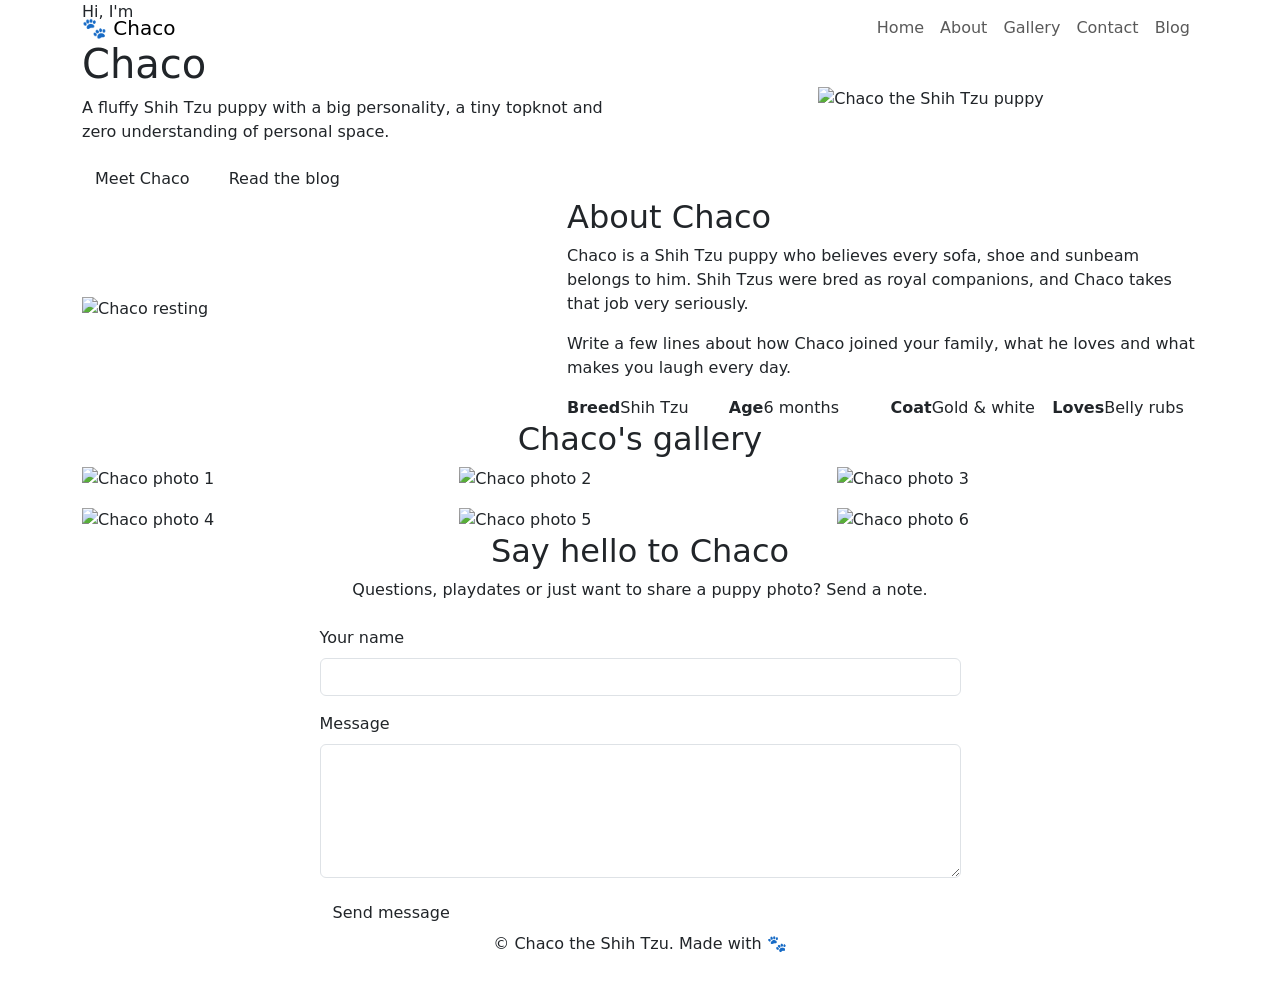
==== index.html @ 99767268 "Add files via upload" ====
<!DOCTYPE html>
<html lang="en">
<head>
  <meta charset="UTF-8">
  <meta name="viewport" content="width=device-width, initial-scale=1">
  <title>Chaco | A Shih Tzu Puppy</title>
  <meta name="description" content="Meet Chaco, a Shih Tzu puppy. Photos, stories and videos.">
  <link href="https://fonts.googleapis.com/css2?family=Baloo+2:wght@500;700;800&family=Nunito:wght@400;600;700&display=swap" rel="stylesheet">
  <link href="https://cdn.jsdelivr.net/npm/bootstrap@5.3.3/dist/css/bootstrap.min.css" rel="stylesheet">
  <link href="css/style.css" rel="stylesheet">
</head>
<body>

<nav class="navbar navbar-expand-lg fixed-top chaco-nav">
  <div class="container">
    <a class="navbar-brand" href="index.html">🐾 Chaco</a>
    <button class="navbar-toggler" type="button" data-bs-toggle="collapse" data-bs-target="#menu" aria-controls="menu" aria-expanded="false" aria-label="Open menu">
      <span class="navbar-toggler-icon"></span>
    </button>
    <div class="collapse navbar-collapse" id="menu">
      <ul class="navbar-nav ms-auto">
        <li class="nav-item"><a class="nav-link" href="#home">Home</a></li>
        <li class="nav-item"><a class="nav-link" href="#about">About</a></li>
        <li class="nav-item"><a class="nav-link" href="#gallery">Gallery</a></li>
        <li class="nav-item"><a class="nav-link" href="#contact">Contact</a></li>
        <li class="nav-item"><a class="nav-link nav-blog" href="blog.html">Blog</a></li>
      </ul>
    </div>
  </div>
</nav>

<!-- HOME -->
<header id="home" class="hero">
  <div class="container">
    <div class="row align-items-center g-5">
      <div class="col-lg-6 order-2 order-lg-1">
        <p class="hero-hello">Hi, I'm</p>
        <h1 class="hero-name">Chaco</h1>
        <p class="hero-lead">A fluffy Shih Tzu puppy with a big personality, a tiny topknot and zero understanding of personal space.</p>
        <a href="#about" class="btn btn-chaco me-2">Meet Chaco</a>
        <a href="blog.html" class="btn btn-chaco-outline">Read the blog</a>
      </div>
      <div class="col-lg-6 order-1 order-lg-2 text-center">
        <div class="arch">
          <!-- Replace with your photo: images/chaco-hero.jpg -->
          <img src="images/chaco-hero.jpg" alt="Chaco the Shih Tzu puppy" data-placeholder="Chaco">
        </div>
      </div>
    </div>
  </div>
</header>

<!-- ABOUT -->
<section id="about" class="section">
  <div class="container">
    <div class="row g-5 align-items-center">
      <div class="col-md-5">
        <img src="images/chaco-about.jpg" class="img-fluid about-img" alt="Chaco resting" data-placeholder="About Chaco">
      </div>
      <div class="col-md-7">
        <h2 class="section-title">About Chaco</h2>
        <p>Chaco is a Shih Tzu puppy who believes every sofa, shoe and sunbeam belongs to him. Shih Tzus were bred as royal companions, and Chaco takes that job very seriously.</p>
        <p>Write a few lines about how Chaco joined your family, what he loves and what makes you laugh every day.</p>
        <div class="row g-3 facts">
          <div class="col-6 col-lg-3"><div class="fact"><strong>Breed</strong>Shih Tzu</div></div>
          <div class="col-6 col-lg-3"><div class="fact"><strong>Age</strong>6 months</div></div>
          <div class="col-6 col-lg-3"><div class="fact"><strong>Coat</strong>Gold &amp; white</div></div>
          <div class="col-6 col-lg-3"><div class="fact"><strong>Loves</strong>Belly rubs</div></div>
        </div>
      </div>
    </div>
  </div>
</section>

<!-- GALLERY -->
<section id="gallery" class="section section-tint">
  <div class="container">
    <h2 class="section-title text-center">Chaco's gallery</h2>
    <div class="row g-3">
      <div class="col-6 col-md-4"><img src="images/gallery-1.jpg" class="gallery-img" alt="Chaco photo 1" data-placeholder="Photo 1"></div>
      <div class="col-6 col-md-4"><img src="images/gallery-2.jpg" class="gallery-img" alt="Chaco photo 2" data-placeholder="Photo 2"></div>
      <div class="col-6 col-md-4"><img src="images/gallery-3.jpg" class="gallery-img" alt="Chaco photo 3" data-placeholder="Photo 3"></div>
      <div class="col-6 col-md-4"><img src="images/gallery-4.jpg" class="gallery-img" alt="Chaco photo 4" data-placeholder="Photo 4"></div>
      <div class="col-6 col-md-4"><img src="images/gallery-5.jpg" class="gallery-img" alt="Chaco photo 5" data-placeholder="Photo 5"></div>
      <div class="col-6 col-md-4"><img src="images/gallery-6.jpg" class="gallery-img" alt="Chaco photo 6" data-placeholder="Photo 6"></div>
    </div>
  </div>
</section>

<!-- CONTACT -->
<section id="contact" class="section">
  <div class="container">
    <div class="row justify-content-center">
      <div class="col-lg-7">
        <h2 class="section-title text-center">Say hello to Chaco</h2>
        <p class="text-center mb-4">Questions, playdates or just want to share a puppy photo? Send a note.</p>
        <!-- Opens the visitor's email app. Change the address in js/main.js -->
        <form id="contactForm" novalidate>
          <div class="mb-3">
            <label for="name" class="form-label">Your name</label>
            <input type="text" class="form-control" id="name" required>
          </div>
          <div class="mb-3">
            <label for="message" class="form-label">Message</label>
            <textarea class="form-control" id="message" rows="5" required></textarea>
          </div>
          <div id="formNote" class="form-text mb-3" role="status"></div>
          <button type="submit" class="btn btn-chaco">Send message</button>
        </form>
      </div>
    </div>
  </div>
</section>

<footer class="footer">
  <div class="container text-center">
    <p class="mb-0">© <span id="year"></span> Chaco the Shih Tzu. Made with 🐾</p>
  </div>
</footer>

<script src="https://cdn.jsdelivr.net/npm/bootstrap@5.3.3/dist/js/bootstrap.bundle.min.js"></script>
<script src="js/main.js"></script>
</body>
</html>
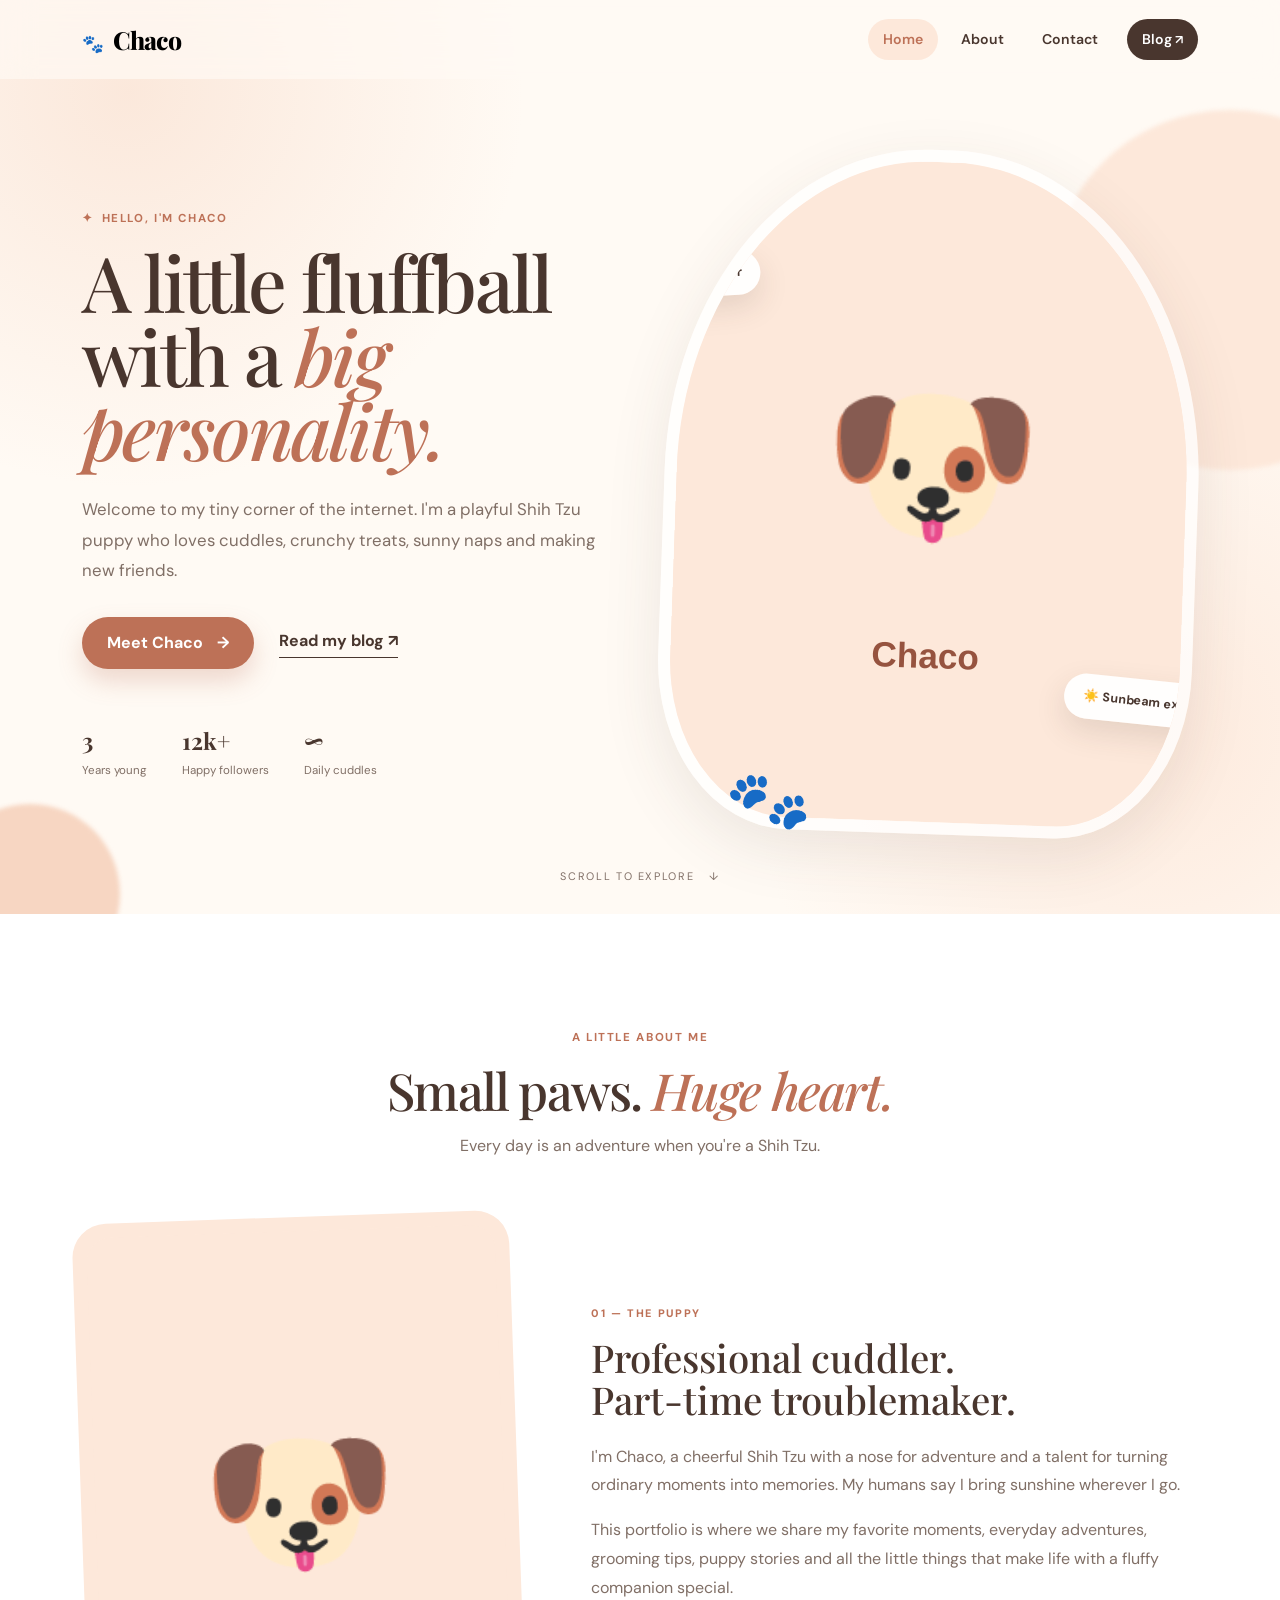
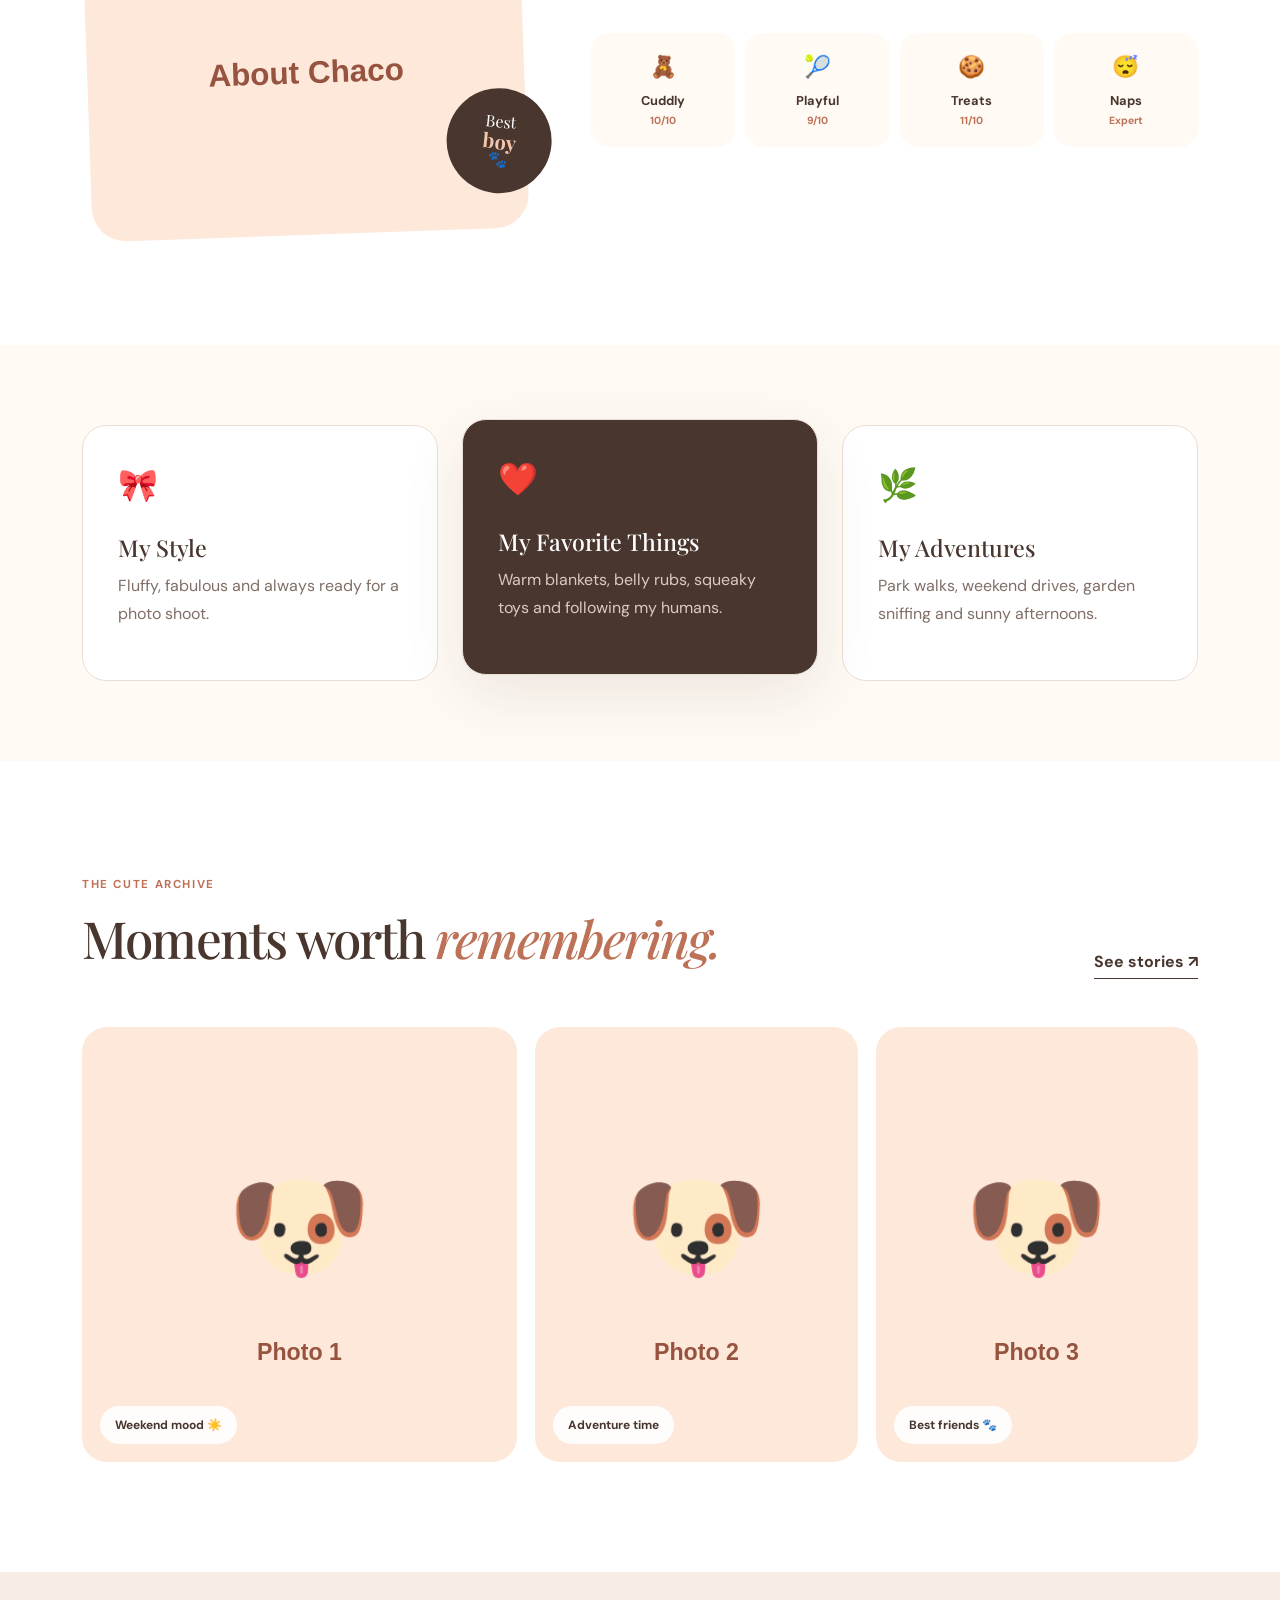
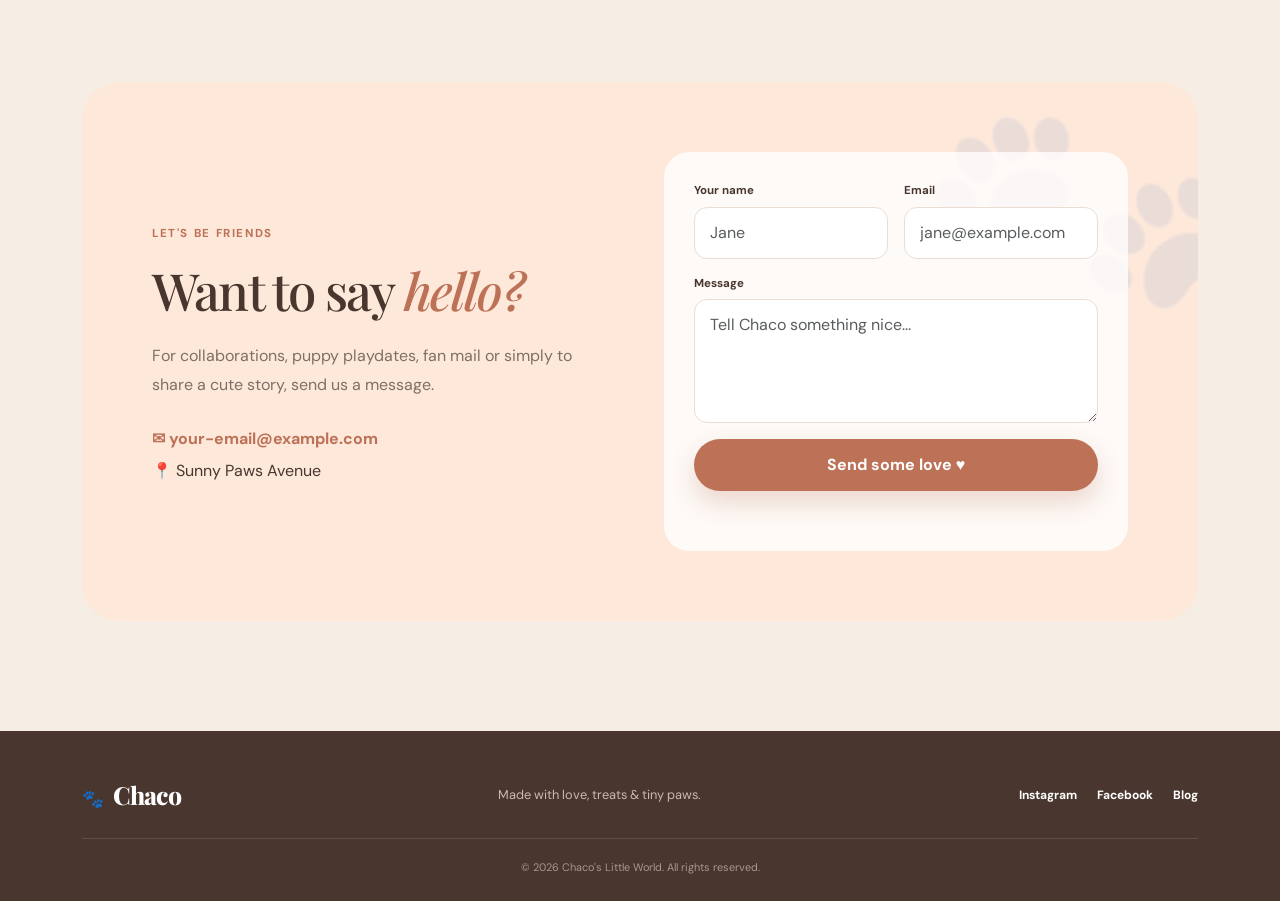
==== commit 1995bb35: "Add files via upload" ====
--- a/index.html
+++ b/index.html
@@ -2,123 +2,255 @@
 <html lang="en">
 <head>
   <meta charset="UTF-8">
-  <meta name="viewport" content="width=device-width, initial-scale=1">
-  <title>Chaco | A Shih Tzu Puppy</title>
-  <meta name="description" content="Meet Chaco, a Shih Tzu puppy. Photos, stories and videos.">
-  <link href="https://fonts.googleapis.com/css2?family=Baloo+2:wght@500;700;800&family=Nunito:wght@400;600;700&display=swap" rel="stylesheet">
+  <meta name="viewport" content="width=device-width, initial-scale=1.0">
+  <meta name="description" content="A charming Shih Tzu puppy portfolio website.">
+  <title>Chaco | Shih Tzu Puppy Portfolio</title>
+
+  <!-- Bootstrap 5 CDN -->
   <link href="https://cdn.jsdelivr.net/npm/bootstrap@5.3.3/dist/css/bootstrap.min.css" rel="stylesheet">
-  <link href="css/style.css" rel="stylesheet">
+  <link rel="preconnect" href="https://fonts.googleapis.com">
+  <link rel="preconnect" href="https://fonts.gstatic.com" crossorigin>
+  <link href="https://fonts.googleapis.com/css2?family=DM+Sans:wght@400;500;600;700&family=Playfair+Display:wght@600;700;800&display=swap" rel="stylesheet">
+  <link rel="stylesheet" href="style.css">
 </head>
+
 <body>
-
-<nav class="navbar navbar-expand-lg fixed-top chaco-nav">
-  <div class="container">
-    <a class="navbar-brand" href="index.html">🐾 Chaco</a>
-    <button class="navbar-toggler" type="button" data-bs-toggle="collapse" data-bs-target="#menu" aria-controls="menu" aria-expanded="false" aria-label="Open menu">
-      <span class="navbar-toggler-icon"></span>
-    </button>
-    <div class="collapse navbar-collapse" id="menu">
-      <ul class="navbar-nav ms-auto">
-        <li class="nav-item"><a class="nav-link" href="#home">Home</a></li>
-        <li class="nav-item"><a class="nav-link" href="#about">About</a></li>
-        <li class="nav-item"><a class="nav-link" href="#gallery">Gallery</a></li>
-        <li class="nav-item"><a class="nav-link" href="#contact">Contact</a></li>
-        <li class="nav-item"><a class="nav-link nav-blog" href="blog.html">Blog</a></li>
-      </ul>
+  <!-- Navigation -->
+  <nav class="navbar navbar-expand-lg fixed-top puppy-navbar" id="mainNav">
+    <div class="container">
+      <a class="navbar-brand brand-mark" href="index.html">
+        <span class="brand-paw">🐾</span> Chaco
+      </a>
+
+      <button class="navbar-toggler border-0 shadow-none" type="button"
+              data-bs-toggle="collapse" data-bs-target="#navMenu"
+              aria-controls="navMenu" aria-expanded="false" aria-label="Toggle navigation">
+        <span class="navbar-toggler-icon"></span>
+      </button>
+
+      <div class="collapse navbar-collapse" id="navMenu">
+        <ul class="navbar-nav ms-auto align-items-lg-center gap-lg-2">
+          <li class="nav-item"><a class="nav-link active" href="#home">Home</a></li>
+          <li class="nav-item"><a class="nav-link" href="#about">About</a></li>
+          <li class="nav-item"><a class="nav-link" href="#contact">Contact</a></li>
+          <li class="nav-item">
+            <a class="nav-link blog-nav-btn" href="blog.html">Blog <span>↗</span></a>
+          </li>
+        </ul>
+      </div>
     </div>
-  </div>
-</nav>
-
-<!-- HOME -->
-<header id="home" class="hero">
-  <div class="container">
-    <div class="row align-items-center g-5">
-      <div class="col-lg-6 order-2 order-lg-1">
-        <p class="hero-hello">Hi, I'm</p>
-        <h1 class="hero-name">Chaco</h1>
-        <p class="hero-lead">A fluffy Shih Tzu puppy with a big personality, a tiny topknot and zero understanding of personal space.</p>
-        <a href="#about" class="btn btn-chaco me-2">Meet Chaco</a>
-        <a href="blog.html" class="btn btn-chaco-outline">Read the blog</a>
-      </div>
-      <div class="col-lg-6 order-1 order-lg-2 text-center">
-        <div class="arch">
-          <!-- Replace with your photo: images/chaco-hero.jpg -->
-          <img src="images/chaco-hero.jpg" alt="Chaco the Shih Tzu puppy" data-placeholder="Chaco">
-        </div>
-      </div>
+  </nav>
+
+  <main>
+    <!-- Hero -->
+    <section id="home" class="hero-section">
+      <div class="hero-blob hero-blob-one"></div>
+      <div class="hero-blob hero-blob-two"></div>
+
+      <div class="container position-relative">
+        <div class="row align-items-center g-5">
+          <div class="col-lg-6">
+            <div class="hero-copy">
+              <span class="eyebrow"><span>✦</span> Hello, I'm Chaco</span>
+              <h1>A little fluffball with a <em>big personality.</em></h1>
+              <p class="hero-text">
+                Welcome to my tiny corner of the internet. I'm a playful Shih Tzu puppy
+                who loves cuddles, crunchy treats, sunny naps and making new friends.
+              </p>
+
+              <div class="hero-actions">
+                <a href="#about" class="btn btn-puppy">Meet Chaco <span>→</span></a>
+                <a href="blog.html" class="text-link">Read my blog <span>↗</span></a>
+              </div>
+
+              <div class="mini-stats">
+                <div><strong>3</strong><span>Years young</span></div>
+                <div><strong>12k+</strong><span>Happy followers</span></div>
+                <div><strong>∞</strong><span>Daily cuddles</span></div>
+              </div>
+            </div>
+          </div>
+
+          <div class="col-lg-6">
+            <div class="hero-image-wrap">
+              <div class="hero-image-card">
+                <img src="images/chaco-hero.jpg"
+                     alt="Cute Shih Tzu style puppy sitting outdoors" data-placeholder="Chaco">
+                <div class="floating-note note-top">♡ Treat collector</div>
+                <div class="floating-note note-bottom">☀️ Sunbeam expert</div>
+              </div>
+              <div class="hero-doodle">🐾</div>
+            </div>
+          </div>
+        </div>
+      </div>
+
+      <div class="scroll-cue">Scroll to explore <span>↓</span></div>
+    </section>
+
+    <!-- About -->
+    <section id="about" class="section-padding about-section">
+      <div class="container">
+        <div class="section-heading text-center mx-auto">
+          <span class="eyebrow">A little about me</span>
+          <h2>Small paws. <em>Huge heart.</em></h2>
+          <p>Every day is an adventure when you're a Shih Tzu.</p>
+        </div>
+
+        <div class="row align-items-center g-5 mt-2">
+          <div class="col-lg-5">
+            <div class="about-photo">
+              <img src="images/chaco-about.jpg"
+                   alt="Adorable small dog portrait" data-placeholder="About Chaco">
+              <div class="photo-badge">Best<br><strong>boy</strong> 🐾</div>
+            </div>
+          </div>
+
+          <div class="col-lg-7">
+            <div class="about-content ps-lg-4">
+              <span class="number-label">01 — THE PUPPY</span>
+              <h3>Professional cuddler.<br>Part-time troublemaker.</h3>
+              <p>
+                I'm Chaco, a cheerful Shih Tzu with a nose for adventure and a
+                talent for turning ordinary moments into memories. My humans say
+                I bring sunshine wherever I go.
+              </p>
+              <p>
+                This portfolio is where we share my favorite moments, everyday
+                adventures, grooming tips, puppy stories and all the little things
+                that make life with a fluffy companion special.
+              </p>
+
+              <div class="trait-grid">
+                <div class="trait-card"><span>🧸</span><strong>Cuddly</strong><small>10/10</small></div>
+                <div class="trait-card"><span>🎾</span><strong>Playful</strong><small>9/10</small></div>
+                <div class="trait-card"><span>🍪</span><strong>Treats</strong><small>11/10</small></div>
+                <div class="trait-card"><span>😴</span><strong>Naps</strong><small>Expert</small></div>
+              </div>
+            </div>
+          </div>
+        </div>
+      </div>
+    </section>
+
+    <!-- Personality / Features -->
+    <section class="feature-section section-padding">
+      <div class="container">
+        <div class="row g-4">
+          <div class="col-md-4">
+            <div class="feature-card">
+              <div class="feature-icon">🎀</div>
+              <h4>My Style</h4>
+              <p>Fluffy, fabulous and always ready for a photo shoot.</p>
+            </div>
+          </div>
+          <div class="col-md-4">
+            <div class="feature-card featured">
+              <div class="feature-icon">❤️</div>
+              <h4>My Favorite Things</h4>
+              <p>Warm blankets, belly rubs, squeaky toys and following my humans.</p>
+            </div>
+          </div>
+          <div class="col-md-4">
+            <div class="feature-card">
+              <div class="feature-icon">🌿</div>
+              <h4>My Adventures</h4>
+              <p>Park walks, weekend drives, garden sniffing and sunny afternoons.</p>
+            </div>
+          </div>
+        </div>
+      </div>
+    </section>
+
+    <!-- Gallery -->
+    <section class="section-padding gallery-section">
+      <div class="container">
+        <div class="d-flex flex-column flex-md-row justify-content-between align-items-md-end gap-3 mb-5">
+          <div class="section-heading mb-0">
+            <span class="eyebrow">The cute archive</span>
+            <h2>Moments worth <em>remembering.</em></h2>
+          </div>
+          <a href="blog.html" class="text-link">See stories <span>↗</span></a>
+        </div>
+
+        <div class="gallery-grid">
+          <div class="gallery-item gallery-large">
+            <img src="images/gallery-1.jpg" alt="Happy puppy outdoors" data-placeholder="Photo 1">
+            <div class="gallery-caption">Weekend mood ☀️</div>
+          </div>
+          <div class="gallery-item">
+            <img src="images/gallery-2.jpg" alt="Dog enjoying a walk" data-placeholder="Photo 2">
+            <div class="gallery-caption">Adventure time</div>
+          </div>
+          <div class="gallery-item">
+            <img src="images/gallery-3.jpg" alt="Two happy dogs" data-placeholder="Photo 3">
+            <div class="gallery-caption">Best friends 🐾</div>
+          </div>
+        </div>
+      </div>
+    </section>
+
+    <!-- Contact -->
+    <section id="contact" class="contact-section section-padding">
+      <div class="container">
+        <div class="contact-box">
+          <div class="row align-items-center g-5">
+            <div class="col-lg-6">
+              <span class="eyebrow">Let's be friends</span>
+              <h2>Want to say <em>hello?</em></h2>
+              <p>For collaborations, puppy playdates, fan mail or simply to share a cute story, send us a message.</p>
+              <div class="contact-details">
+                <a href="mailto:your-email@example.com">✉ your-email@example.com</a>
+                <span>📍 Sunny Paws Avenue</span>
+              </div>
+            </div>
+
+            <div class="col-lg-6">
+              <form id="contactForm" class="contact-form">
+                <div class="row g-3">
+                  <div class="col-md-6">
+                    <label for="name">Your name</label>
+                    <input type="text" id="name" class="form-control" placeholder="Jane" required>
+                  </div>
+                  <div class="col-md-6">
+                    <label for="email">Email</label>
+                    <input type="email" id="email" class="form-control" placeholder="jane@example.com" required>
+                  </div>
+                  <div class="col-12">
+                    <label for="message">Message</label>
+                    <textarea id="message" class="form-control" rows="4" placeholder="Tell Chaco something nice..." required></textarea>
+                  </div>
+                  <div class="col-12">
+                    <button type="submit" class="btn btn-puppy w-100">Send some love ♥</button>
+                  </div>
+                </div>
+                <div id="formMessage" class="form-message" role="status"></div>
+              </form>
+            </div>
+          </div>
+        </div>
+      </div>
+    </section>
+  </main>
+
+  <!-- Footer -->
+  <footer class="footer">
+    <div class="container">
+      <div class="footer-inner">
+        <a class="brand-mark" href="index.html"><span class="brand-paw">🐾</span> Chaco</a>
+        <p>Made with love, treats & tiny paws.</p>
+        <div class="social-links">
+          <a href="#" aria-label="Instagram">Instagram</a>
+          <a href="#" aria-label="Facebook">Facebook</a>
+          <a href="blog.html">Blog</a>
+        </div>
+      </div>
+      <div class="copyright">© <span id="year"></span> Chaco's Little World. All rights reserved.</div>
     </div>
-  </div>
-</header>
-
-<!-- ABOUT -->
-<section id="about" class="section">
-  <div class="container">
-    <div class="row g-5 align-items-center">
-      <div class="col-md-5">
-        <img src="images/chaco-about.jpg" class="img-fluid about-img" alt="Chaco resting" data-placeholder="About Chaco">
-      </div>
-      <div class="col-md-7">
-        <h2 class="section-title">About Chaco</h2>
-        <p>Chaco is a Shih Tzu puppy who believes every sofa, shoe and sunbeam belongs to him. Shih Tzus were bred as royal companions, and Chaco takes that job very seriously.</p>
-        <p>Write a few lines about how Chaco joined your family, what he loves and what makes you laugh every day.</p>
-        <div class="row g-3 facts">
-          <div class="col-6 col-lg-3"><div class="fact"><strong>Breed</strong>Shih Tzu</div></div>
-          <div class="col-6 col-lg-3"><div class="fact"><strong>Age</strong>6 months</div></div>
-          <div class="col-6 col-lg-3"><div class="fact"><strong>Coat</strong>Gold &amp; white</div></div>
-          <div class="col-6 col-lg-3"><div class="fact"><strong>Loves</strong>Belly rubs</div></div>
-        </div>
-      </div>
-    </div>
-  </div>
-</section>
-
-<!-- GALLERY -->
-<section id="gallery" class="section section-tint">
-  <div class="container">
-    <h2 class="section-title text-center">Chaco's gallery</h2>
-    <div class="row g-3">
-      <div class="col-6 col-md-4"><img src="images/gallery-1.jpg" class="gallery-img" alt="Chaco photo 1" data-placeholder="Photo 1"></div>
-      <div class="col-6 col-md-4"><img src="images/gallery-2.jpg" class="gallery-img" alt="Chaco photo 2" data-placeholder="Photo 2"></div>
-      <div class="col-6 col-md-4"><img src="images/gallery-3.jpg" class="gallery-img" alt="Chaco photo 3" data-placeholder="Photo 3"></div>
-      <div class="col-6 col-md-4"><img src="images/gallery-4.jpg" class="gallery-img" alt="Chaco photo 4" data-placeholder="Photo 4"></div>
-      <div class="col-6 col-md-4"><img src="images/gallery-5.jpg" class="gallery-img" alt="Chaco photo 5" data-placeholder="Photo 5"></div>
-      <div class="col-6 col-md-4"><img src="images/gallery-6.jpg" class="gallery-img" alt="Chaco photo 6" data-placeholder="Photo 6"></div>
-    </div>
-  </div>
-</section>
-
-<!-- CONTACT -->
-<section id="contact" class="section">
-  <div class="container">
-    <div class="row justify-content-center">
-      <div class="col-lg-7">
-        <h2 class="section-title text-center">Say hello to Chaco</h2>
-        <p class="text-center mb-4">Questions, playdates or just want to share a puppy photo? Send a note.</p>
-        <!-- Opens the visitor's email app. Change the address in js/main.js -->
-        <form id="contactForm" novalidate>
-          <div class="mb-3">
-            <label for="name" class="form-label">Your name</label>
-            <input type="text" class="form-control" id="name" required>
-          </div>
-          <div class="mb-3">
-            <label for="message" class="form-label">Message</label>
-            <textarea class="form-control" id="message" rows="5" required></textarea>
-          </div>
-          <div id="formNote" class="form-text mb-3" role="status"></div>
-          <button type="submit" class="btn btn-chaco">Send message</button>
-        </form>
-      </div>
-    </div>
-  </div>
-</section>
-
-<footer class="footer">
-  <div class="container text-center">
-    <p class="mb-0">© <span id="year"></span> Chaco the Shih Tzu. Made with 🐾</p>
-  </div>
-</footer>
-
-<script src="https://cdn.jsdelivr.net/npm/bootstrap@5.3.3/dist/js/bootstrap.bundle.min.js"></script>
-<script src="js/main.js"></script>
+  </footer>
+
+  <!-- Bootstrap JS Bundle CDN -->
+  <script src="https://cdn.jsdelivr.net/npm/bootstrap@5.3.3/dist/js/bootstrap.bundle.min.js"></script>
+  <script src="script.js"></script>
 </body>
 </html>
--- a/style.css
+++ b/style.css
@@ -0,0 +1,935 @@
+/* =========================================================
+   MILO — SHIH TZU PORTFOLIO
+   Front-end stylesheet
+   ========================================================= */
+
+:root {
+  --cream: #fffaf4;
+  --cream-dark: #f6eee4;
+  --peach: #f4c7ad;
+  --peach-light: #fde8da;
+  --terracotta: #bd7157;
+  --terracotta-dark: #96533f;
+  --brown: #49362e;
+  --muted: #806f66;
+  --white: #ffffff;
+  --line: #eaded4;
+  --shadow: 0 20px 60px rgba(83, 57, 45, 0.10);
+  --radius: 24px;
+  --heading: "Playfair Display", Georgia, serif;
+  --body: "DM Sans", Arial, sans-serif;
+}
+
+html {
+  scroll-behavior: smooth;
+  scroll-padding-top: 85px;
+}
+
+body {
+  margin: 0;
+  font-family: var(--body);
+  color: var(--brown);
+  background: var(--cream);
+  overflow-x: hidden;
+}
+
+img {
+  width: 100%;
+  display: block;
+}
+
+a {
+  color: inherit;
+  text-decoration: none;
+}
+
+p {
+  color: var(--muted);
+  line-height: 1.8;
+}
+
+h1, h2, h3, h4 {
+  font-family: var(--heading);
+  color: var(--brown);
+}
+
+h1, h2 {
+  letter-spacing: -0.035em;
+}
+
+h1 em, h2 em, h3 em {
+  color: var(--terracotta);
+  font-style: italic;
+}
+
+.section-padding {
+  padding: 110px 0;
+}
+
+/* Navigation */
+.puppy-navbar {
+  padding: 16px 0;
+  transition: all 0.3s ease;
+  background: rgba(255, 250, 244, 0.70);
+  backdrop-filter: blur(16px);
+  -webkit-backdrop-filter: blur(16px);
+}
+
+.puppy-navbar.scrolled {
+  padding: 10px 0;
+  box-shadow: 0 8px 30px rgba(73, 54, 46, 0.08);
+  background: rgba(255, 250, 244, 0.95);
+}
+
+.brand-mark {
+  font-family: var(--heading);
+  font-size: 1.55rem;
+  font-weight: 800;
+  letter-spacing: -0.03em;
+}
+
+.brand-paw {
+  font-size: 1.1rem;
+  margin-right: 4px;
+}
+
+.nav-link {
+  font-size: 0.88rem;
+  font-weight: 600;
+  color: var(--brown) !important;
+  padding: 10px 15px !important;
+  border-radius: 50px;
+  transition: 0.25s ease;
+}
+
+.nav-link:hover,
+.nav-link.active {
+  background: var(--peach-light);
+  color: var(--terracotta) !important;
+}
+
+.blog-nav-btn {
+  background: var(--brown);
+  color: white !important;
+  margin-left: 6px;
+}
+
+.blog-nav-btn:hover,
+.blog-nav-btn.active {
+  background: var(--terracotta);
+  color: white !important;
+}
+
+.blog-nav-btn span {
+  font-size: 0.8rem;
+}
+
+/* Hero */
+.hero-section {
+  min-height: 100vh;
+  padding: 150px 0 80px;
+  display: flex;
+  align-items: center;
+  position: relative;
+  overflow: hidden;
+  background:
+    radial-gradient(circle at 10% 10%, rgba(244, 199, 173, 0.35), transparent 28%),
+    radial-gradient(circle at 90% 80%, rgba(253, 232, 218, 0.9), transparent 30%);
+}
+
+.hero-blob {
+  position: absolute;
+  border-radius: 50%;
+  filter: blur(2px);
+  pointer-events: none;
+}
+
+.hero-blob-one {
+  width: 360px;
+  height: 360px;
+  background: var(--peach-light);
+  top: 12%;
+  right: -130px;
+}
+
+.hero-blob-two {
+  width: 180px;
+  height: 180px;
+  background: #f7d6c2;
+  bottom: -70px;
+  left: -60px;
+}
+
+.hero-copy {
+  position: relative;
+  z-index: 2;
+  max-width: 650px;
+}
+
+.eyebrow {
+  display: inline-flex;
+  align-items: center;
+  gap: 8px;
+  color: var(--terracotta);
+  text-transform: uppercase;
+  letter-spacing: 0.14em;
+  font-size: 0.72rem;
+  font-weight: 700;
+  margin-bottom: 18px;
+}
+
+.hero-copy h1 {
+  font-size: clamp(3.5rem, 6vw, 6.5rem);
+  line-height: 0.96;
+  margin: 0 0 28px;
+}
+
+.hero-text {
+  font-size: 1.05rem;
+  max-width: 570px;
+  margin-bottom: 32px;
+}
+
+.hero-actions {
+  display: flex;
+  align-items: center;
+  gap: 25px;
+  flex-wrap: wrap;
+}
+
+.btn-puppy {
+  background: var(--terracotta);
+  color: white !important;
+  border: 0;
+  border-radius: 50px;
+  padding: 14px 25px;
+  font-weight: 700;
+  box-shadow: 0 12px 25px rgba(189, 113, 87, 0.25);
+  transition: transform 0.25s ease, background 0.25s ease;
+}
+
+.btn-puppy:hover {
+  background: var(--terracotta-dark);
+  transform: translateY(-2px);
+}
+
+.btn-puppy span {
+  margin-left: 10px;
+}
+
+.text-link,
+.read-more {
+  font-weight: 700;
+  color: var(--brown);
+  border-bottom: 1px solid var(--brown);
+  padding-bottom: 4px;
+  transition: 0.25s ease;
+}
+
+.text-link:hover,
+.read-more:hover {
+  color: var(--terracotta);
+  border-color: var(--terracotta);
+}
+
+.mini-stats {
+  display: flex;
+  gap: 35px;
+  margin-top: 55px;
+}
+
+.mini-stats div {
+  display: flex;
+  flex-direction: column;
+}
+
+.mini-stats strong {
+  font-family: var(--heading);
+  font-size: 1.45rem;
+}
+
+.mini-stats span {
+  color: var(--muted);
+  font-size: 0.72rem;
+  margin-top: 3px;
+}
+
+.hero-image-wrap {
+  position: relative;
+  max-width: 560px;
+  margin-left: auto;
+}
+
+.hero-image-card {
+  position: relative;
+  border-radius: 48% 48% 25% 25%;
+  overflow: hidden;
+  box-shadow: var(--shadow);
+  transform: rotate(2deg);
+  border: 12px solid rgba(255, 255, 255, 0.75);
+}
+
+.hero-image-card img {
+  height: 660px;
+  object-fit: cover;
+}
+
+.floating-note {
+  position: absolute;
+  background: rgba(255, 255, 255, 0.94);
+  box-shadow: 0 12px 30px rgba(73, 54, 46, 0.13);
+  border-radius: 50px;
+  padding: 13px 19px;
+  font-weight: 700;
+  font-size: 0.78rem;
+}
+
+.note-top {
+  top: 15%;
+  left: -65px;
+  transform: rotate(-5deg);
+}
+
+.note-bottom {
+  right: -45px;
+  bottom: 16%;
+  transform: rotate(4deg);
+}
+
+.hero-doodle {
+  position: absolute;
+  font-size: 4rem;
+  bottom: -15px;
+  left: 12%;
+  transform: rotate(-15deg);
+}
+
+.scroll-cue {
+  position: absolute;
+  bottom: 30px;
+  left: 50%;
+  transform: translateX(-50%);
+  font-size: 0.68rem;
+  text-transform: uppercase;
+  letter-spacing: 0.15em;
+  color: var(--muted);
+}
+
+.scroll-cue span {
+  margin-left: 10px;
+}
+
+/* Section headings */
+.section-heading h2 {
+  font-size: clamp(2.6rem, 4vw, 4rem);
+  line-height: 1.05;
+  margin: 0 0 14px;
+}
+
+.section-heading p {
+  max-width: 550px;
+  margin: auto;
+}
+
+/* About */
+.about-section {
+  background: var(--white);
+}
+
+.about-photo {
+  position: relative;
+  padding: 14px;
+  background: var(--peach-light);
+  border-radius: 34px;
+  transform: rotate(-2deg);
+}
+
+.about-photo img {
+  height: 590px;
+  object-fit: cover;
+  border-radius: 25px;
+}
+
+.photo-badge {
+  position: absolute;
+  right: -25px;
+  bottom: 35px;
+  background: var(--brown);
+  color: white;
+  width: 105px;
+  height: 105px;
+  border-radius: 50%;
+  display: grid;
+  place-content: center;
+  text-align: center;
+  line-height: 1.05;
+  font-family: var(--heading);
+  transform: rotate(8deg);
+}
+
+.photo-badge strong {
+  color: var(--peach);
+  font-size: 1.25rem;
+}
+
+.number-label {
+  display: block;
+  color: var(--terracotta);
+  letter-spacing: 0.15em;
+  font-size: 0.68rem;
+  font-weight: 800;
+  margin-bottom: 15px;
+}
+
+.about-content h3 {
+  font-size: clamp(2rem, 3vw, 3rem);
+  line-height: 1.1;
+  margin-bottom: 22px;
+}
+
+.trait-grid {
+  display: grid;
+  grid-template-columns: repeat(4, 1fr);
+  gap: 10px;
+  margin-top: 30px;
+}
+
+.trait-card {
+  padding: 18px 12px;
+  background: var(--cream);
+  border-radius: 18px;
+  display: flex;
+  flex-direction: column;
+  gap: 3px;
+  text-align: center;
+}
+
+.trait-card span {
+  font-size: 1.35rem;
+  margin-bottom: 5px;
+}
+
+.trait-card strong {
+  font-size: 0.8rem;
+}
+
+.trait-card small {
+  color: var(--terracotta);
+  font-size: 0.65rem;
+  font-weight: 700;
+}
+
+/* Features */
+.feature-section {
+  background: var(--cream);
+  padding-top: 80px;
+  padding-bottom: 80px;
+}
+
+.feature-card {
+  height: 100%;
+  padding: 35px;
+  background: var(--white);
+  border: 1px solid var(--line);
+  border-radius: var(--radius);
+  transition: transform 0.25s ease, box-shadow 0.25s ease;
+}
+
+.feature-card:hover,
+.feature-card.featured {
+  transform: translateY(-6px);
+  box-shadow: var(--shadow);
+}
+
+.feature-card.featured {
+  background: var(--brown);
+}
+
+.feature-card.featured h4,
+.feature-card.featured p {
+  color: white;
+}
+
+.feature-card.featured p {
+  color: #d9cbc3;
+}
+
+.feature-icon {
+  font-size: 2rem;
+  margin-bottom: 25px;
+}
+
+.feature-card h4 {
+  font-size: 1.45rem;
+  margin-bottom: 10px;
+}
+
+/* Gallery */
+.gallery-section {
+  background: var(--white);
+}
+
+.gallery-grid {
+  display: grid;
+  grid-template-columns: 1.35fr 1fr 1fr;
+  gap: 18px;
+}
+
+.gallery-item {
+  position: relative;
+  min-height: 420px;
+  overflow: hidden;
+  border-radius: 25px;
+}
+
+.gallery-item img {
+  height: 100%;
+  object-fit: cover;
+  transition: transform 0.6s ease;
+}
+
+.gallery-item:hover img {
+  transform: scale(1.05);
+}
+
+.gallery-caption {
+  position: absolute;
+  left: 18px;
+  bottom: 18px;
+  padding: 10px 15px;
+  border-radius: 50px;
+  background: rgba(255, 255, 255, 0.92);
+  font-size: 0.75rem;
+  font-weight: 700;
+}
+
+/* Contact */
+.contact-section {
+  background: var(--cream-dark);
+}
+
+.contact-box {
+  background: var(--peach-light);
+  border-radius: 38px;
+  padding: 70px;
+  overflow: hidden;
+  position: relative;
+}
+
+.contact-box:after {
+  content: "🐾";
+  position: absolute;
+  right: -30px;
+  top: -55px;
+  font-size: 15rem;
+  opacity: 0.08;
+  transform: rotate(-20deg);
+}
+
+.contact-box h2 {
+  font-size: clamp(2.7rem, 4vw, 4.3rem);
+  margin-bottom: 20px;
+}
+
+.contact-details {
+  display: flex;
+  flex-direction: column;
+  gap: 8px;
+  margin-top: 28px;
+}
+
+.contact-details a {
+  font-weight: 700;
+  color: var(--terracotta);
+}
+
+.contact-form {
+  position: relative;
+  z-index: 2;
+  background: rgba(255, 255, 255, 0.78);
+  padding: 30px;
+  border-radius: 25px;
+}
+
+.contact-form label {
+  display: block;
+  font-size: 0.72rem;
+  font-weight: 700;
+  margin-bottom: 7px;
+  color: var(--brown);
+}
+
+.contact-form .form-control {
+  border: 1px solid var(--line);
+  border-radius: 13px;
+  padding: 13px 15px;
+  background: var(--white);
+  color: var(--brown);
+}
+
+.contact-form .form-control:focus {
+  border-color: var(--terracotta);
+  box-shadow: 0 0 0 4px rgba(189, 113, 87, 0.10);
+}
+
+.form-message {
+  text-align: center;
+  font-size: 0.78rem;
+  font-weight: 700;
+  color: var(--terracotta);
+  margin-top: 12px;
+  min-height: 18px;
+}
+
+/* Blog page */
+.blog-hero {
+  min-height: 570px;
+  display: flex;
+  align-items: flex-end;
+  padding: 150px 0 80px;
+  background:
+    linear-gradient(120deg, rgba(253,232,218,0.96), rgba(255,250,244,0.80)),
+    url("https://images.unsplash.com/photo-1583337130417-3346a1be7dee?auto=format&fit=crop&w=1800&q=80") center/cover;
+}
+
+.blog-hero-inner {
+  max-width: 780px;
+}
+
+.blog-hero h1 {
+  font-size: clamp(3.3rem, 7vw, 6.5rem);
+  line-height: 0.95;
+  margin-bottom: 25px;
+}
+
+.blog-hero p {
+  max-width: 600px;
+  font-size: 1.05rem;
+}
+
+.blog-content {
+  background: var(--cream);
+}
+
+.featured-post,
+.post-card {
+  height: 100%;
+  background: var(--white);
+  border-radius: 25px;
+  overflow: hidden;
+  border: 1px solid var(--line);
+}
+
+.post-image {
+  position: relative;
+  overflow: hidden;
+}
+
+.featured-post .post-image {
+  height: 480px;
+}
+
+.post-card .post-image {
+  height: 290px;
+}
+
+.post-image img {
+  height: 100%;
+  object-fit: cover;
+  transition: transform 0.5s ease;
+}
+
+.featured-post:hover img,
+.post-card:hover img {
+  transform: scale(1.04);
+}
+
+.post-category {
+  position: absolute;
+  top: 18px;
+  left: 18px;
+  background: var(--white);
+  color: var(--terracotta);
+  padding: 8px 13px;
+  border-radius: 50px;
+  font-size: 0.65rem;
+  font-weight: 800;
+  text-transform: uppercase;
+  letter-spacing: 0.1em;
+}
+
+.post-body {
+  padding: 30px;
+}
+
+.post-meta {
+  color: var(--terracotta);
+  font-size: 0.67rem;
+  font-weight: 700;
+  text-transform: uppercase;
+  letter-spacing: 0.08em;
+  margin-bottom: 12px;
+}
+
+.post-body h2 {
+  font-size: clamp(2rem, 3vw, 3rem);
+  line-height: 1.08;
+  margin-bottom: 14px;
+}
+
+.post-body h3 {
+  font-size: 1.65rem;
+  line-height: 1.15;
+  margin-bottom: 12px;
+}
+
+.read-more {
+  display: inline-block;
+  margin-top: 8px;
+}
+
+.blog-sidebar {
+  display: flex;
+  flex-direction: column;
+  gap: 18px;
+}
+
+.sidebar-card {
+  padding: 32px;
+  border-radius: 25px;
+  background: var(--brown);
+  color: white;
+}
+
+.sidebar-card h3 {
+  color: white;
+  font-size: 1.8rem;
+}
+
+.sidebar-card p {
+  color: #d9cbc3;
+}
+
+.categories-card {
+  background: var(--peach-light);
+  color: var(--brown);
+}
+
+.categories-card a {
+  display: flex;
+  justify-content: space-between;
+  padding: 14px 0;
+  border-bottom: 1px solid rgba(73,54,46,0.12);
+  font-weight: 700;
+  font-size: 0.85rem;
+}
+
+.categories-card a:last-child {
+  border-bottom: 0;
+}
+
+/* Footer */
+.footer {
+  background: var(--brown);
+  color: white;
+  padding: 45px 0 25px;
+}
+
+.footer .brand-mark {
+  color: white;
+}
+
+.footer p {
+  margin: 0;
+  color: #cbbab0;
+  font-size: 0.8rem;
+}
+
+.footer-inner {
+  display: flex;
+  align-items: center;
+  justify-content: space-between;
+  gap: 20px;
+  padding-bottom: 25px;
+  border-bottom: 1px solid rgba(255,255,255,0.12);
+}
+
+.social-links {
+  display: flex;
+  gap: 20px;
+  font-size: 0.75rem;
+  font-weight: 700;
+}
+
+.social-links a:hover {
+  color: var(--peach);
+}
+
+.copyright {
+  padding-top: 20px;
+  color: #a9978d;
+  font-size: 0.68rem;
+  text-align: center;
+}
+
+/* Responsive */
+@media (max-width: 991.98px) {
+  .hero-section {
+    padding-top: 125px;
+  }
+
+  .hero-copy {
+    text-align: center;
+    margin: auto;
+  }
+
+  .hero-text {
+    margin-left: auto;
+    margin-right: auto;
+  }
+
+  .hero-actions,
+  .mini-stats {
+    justify-content: center;
+  }
+
+  .hero-image-wrap {
+    margin: 35px auto 0;
+    max-width: 500px;
+  }
+
+  .hero-image-card img {
+    height: 560px;
+  }
+
+  .note-top {
+    left: -20px;
+  }
+
+  .note-bottom {
+    right: -20px;
+  }
+
+  .trait-grid {
+    grid-template-columns: repeat(2, 1fr);
+  }
+
+  .contact-box {
+    padding: 45px 30px;
+  }
+
+  .blog-sidebar {
+    margin-top: 10px;
+  }
+}
+
+@media (max-width: 767.98px) {
+  .section-padding {
+    padding: 75px 0;
+  }
+
+  .hero-section {
+    min-height: auto;
+    padding-bottom: 80px;
+  }
+
+  .hero-copy h1 {
+    font-size: 3.6rem;
+  }
+
+  .mini-stats {
+    gap: 22px;
+  }
+
+  .hero-image-card {
+    border-width: 8px;
+  }
+
+  .hero-image-card img {
+    height: 470px;
+  }
+
+  .floating-note {
+    padding: 10px 13px;
+    font-size: 0.68rem;
+  }
+
+  .gallery-grid {
+    grid-template-columns: 1fr;
+  }
+
+  .gallery-item,
+  .gallery-large {
+    min-height: 370px;
+  }
+
+  .about-photo img {
+    height: 480px;
+  }
+
+  .contact-box {
+    border-radius: 25px;
+  }
+
+  .footer-inner {
+    flex-direction: column;
+    text-align: center;
+  }
+
+  .blog-hero {
+    min-height: 520px;
+  }
+
+  .blog-hero h1 {
+    font-size: 3.8rem;
+  }
+
+  .featured-post .post-image {
+    height: 350px;
+  }
+}
+
+@media (max-width: 480px) {
+  .hero-copy h1 {
+    font-size: 3rem;
+  }
+
+  .hero-image-card img {
+    height: 400px;
+  }
+
+  .note-top {
+    left: -8px;
+  }
+
+  .note-bottom {
+    right: -8px;
+  }
+
+  .mini-stats strong {
+    font-size: 1.15rem;
+  }
+
+  .mini-stats span {
+    font-size: 0.62rem;
+  }
+
+  .trait-grid {
+    gap: 8px;
+  }
+
+  .trait-card {
+    padding: 14px 8px;
+  }
+
+  .contact-form {
+    padding: 20px;
+  }
+}
+
+/* ===== Story pop-up with image, text and YouTube video ===== */
+.story-modal { border-radius: var(--radius); border: 0; background: var(--cream); }
+.story-modal .modal-title { font-family: var(--heading); }
+.story-img { border-radius: 18px; max-height: 380px; object-fit: cover; margin-bottom: 1.2rem; }
+.video-frame { position: relative; aspect-ratio: 16 / 9; border-radius: 18px; overflow: hidden; background: #000; }
+.video-frame iframe { position: absolute; inset: 0; width: 100%; height: 100%; border: 0; }
